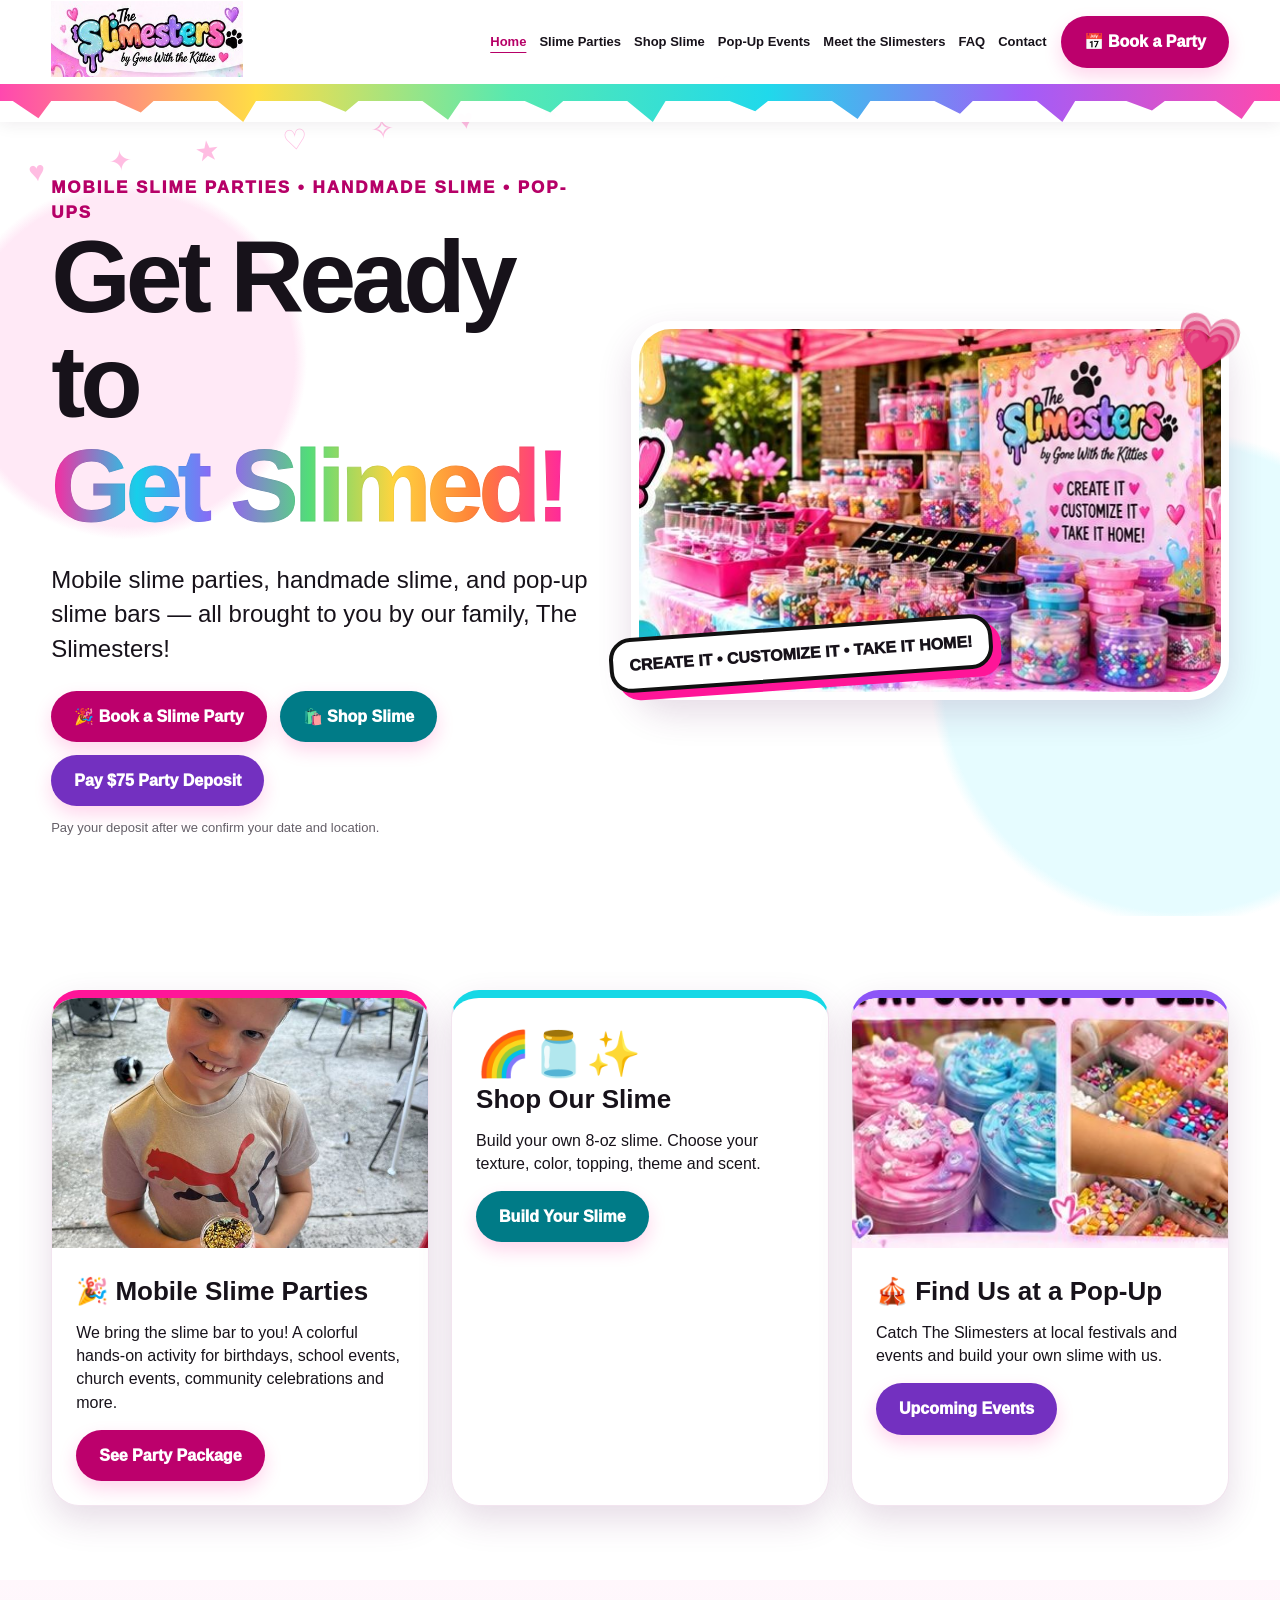
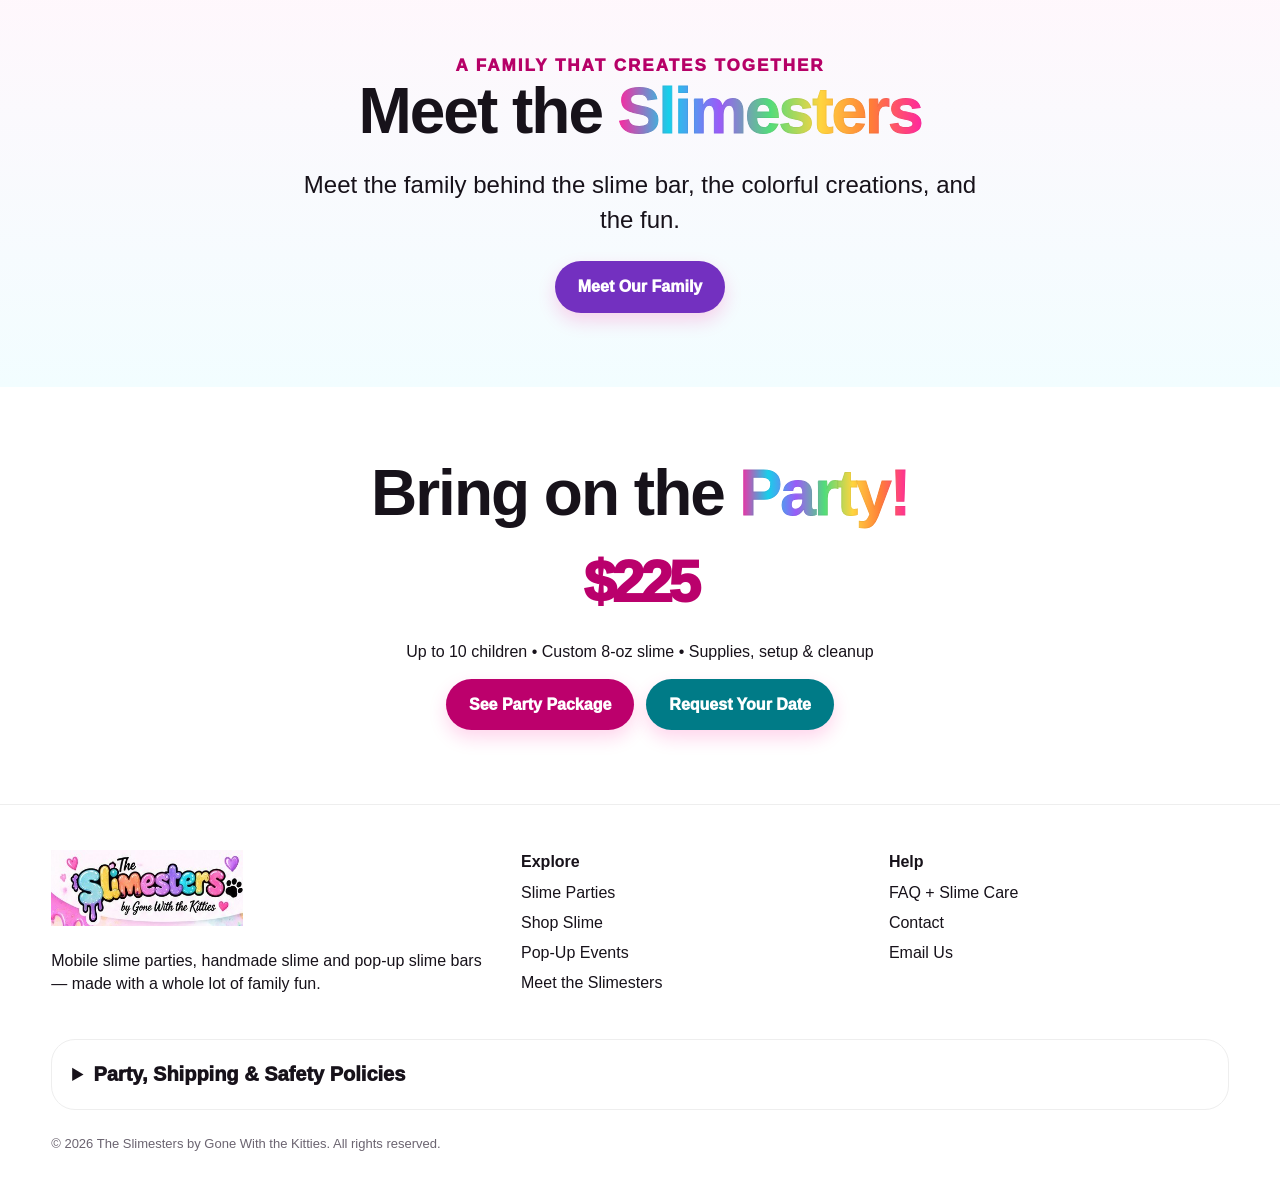
==== index.html @ a3c9af77 "Add files via upload" ====
<!doctype html>
<html lang="en"><head><meta charset="utf-8"><meta name="viewport" content="width=device-width,initial-scale=1,viewport-fit=cover">
<title>Home | The Slimesters</title>
<meta name="description" content="The Slimesters by Gone With the Kitties — mobile slime parties, build-your-own slime, pop-up slime bars and family fun in Northeast Florida and Southeast Georgia.">
<link rel="stylesheet" href="assets/styles.css"></head><body>
<a class="skip" href="#main-content">Skip to content</a><header><div class="wrap nav"><a href="index.html"><img decoding="async" class="logo" src="assets/visual-01.jpg" alt="The Slimesters by Gone With the Kitties"></a><button class="menu" id="menu" aria-label="Open navigation" aria-controls="navlinks" aria-expanded="false">☰</button><nav class="navlinks" id="navlinks" aria-label="Main navigation"><a href="index.html" aria-current="page">Home</a><a href="parties.html">Slime Parties</a><a href="shop.html">Shop Slime</a><a href="events.html">Pop-Up Events</a><a href="meet-us.html">Meet the Slimesters</a><a href="faq.html">FAQ</a><a href="contact.html">Contact</a></nav><a class="book" href="contact.html">📅 Book a Party</a></div><div class="drips"></div></header>
<main id="main-content"><section class="hero" id="home"><div class="sparkles"></div><div class="wrap hero-grid"><div><div class="kicker">Mobile slime parties • handmade slime • pop-ups</div><h1>Get Ready to<br><span class="rainbow">Get Slimed!</span></h1><p class="lead">Mobile slime parties, handmade slime, and pop-up slime bars — all brought to you by our family, The Slimesters!</p><div class="actions"><a class="btn pinkbtn" href="contact.html">🎉 Book a Slime Party</a><a class="btn aquabtn" href="shop.html">🛍️ Shop Slime</a><a class="btn purplebtn" href="https://square.link/u/dvxkEFSC" target="_blank" rel="noopener noreferrer">Pay $75 Party Deposit</a></div><p class="tiny">Pay your deposit after we confirm your date and location.</p></div><div class="hero-photo"><img decoding="async" src="assets/visual-02.jpg" alt="Colorful Slimesters slime bar"><span class="heartfloat">💗</span><div class="sticker">CREATE IT • CUSTOMIZE IT • TAKE IT HOME!</div></div></div></section><section class="section"><div class="wrap cards3"><article class="card accent1"><img decoding="async" loading="lazy" src="assets/visual-03.jpg" alt="Bryson holding customized slime"><div class="cardbody"><h3>🎉 Mobile Slime Parties</h3><p>We bring the slime bar to you! A colorful hands-on activity for birthdays, school events, church events, community celebrations and more.</p><a class="btn pinkbtn" href="parties.html">See Party Package</a></div></article><article class="card accent2"><div class="cardbody"><div class="icon">🌈🫙✨</div><h3>Shop Our Slime</h3><p>Build your own 8-oz slime. Choose your texture, color, topping, theme and scent.</p><a class="btn aquabtn" href="shop.html">Build Your Slime</a></div></article><article class="card accent3"><img decoding="async" loading="lazy" src="assets/visual-04.jpg" alt="Colorful build-your-own slime bar"><div class="cardbody"><h3>🎪 Find Us at a Pop-Up</h3><p>Catch The Slimesters at local festivals and events and build your own slime with us.</p><a class="btn purplebtn" href="events.html">Upcoming Events</a></div></article></div></section><section class="section soft home-teaser"><div class="wrap"><div class="kicker">A family that creates together</div><h2>Meet the <span class="rainbow">Slimesters</span></h2><p class="lead">Meet the family behind the slime bar, the colorful creations, and the fun.</p><a class="btn purplebtn" href="meet-us.html">Meet Our Family</a></div></section><section class="section home-teaser"><div class="wrap"><h2>Bring on the <span class="rainbow">Party!</span></h2><div class="price">$225</div><p>Up to 10 children • Custom 8-oz slime • Supplies, setup & cleanup</p><div class="home-links"><a class="btn pinkbtn" href="parties.html">See Party Package</a><a class="btn aquabtn" href="contact.html">Request Your Date</a></div></div></section></main>
<footer class="footer"><div class="wrap footergrid"><div><img decoding="async" loading="lazy" class="logo" src="assets/visual-01.jpg" alt="The Slimesters"><p>Mobile slime parties, handmade slime and pop-up slime bars — made with a whole lot of family fun.</p></div><div><b>Explore</b><a href="parties.html">Slime Parties</a><a href="shop.html">Shop Slime</a><a href="events.html">Pop-Up Events</a><a href="meet-us.html">Meet the Slimesters</a></div><div><b>Help</b><a href="faq.html">FAQ + Slime Care</a><a href="contact.html">Contact</a><a href="mailto:Gonewiththekitties@gmail.com">Email Us</a></div></div><div class="wrap"><details class="policybox"><summary>Party, Shipping & Safety Policies</summary><p><b>Deposit:</b> $75 non-refundable deposit after availability confirmation; it applies toward the party total. Remaining balance is due 7 days before the party.</p><p><b>Rescheduling:</b> With at least 7 days' notice, the deposit may transfer one time to another available date. Cancellations within 7 days are non-refundable because supplies may already be prepared. Severe weather or unsafe travel may be rescheduled without a rescheduling fee.</p><p><b>Safety:</b> Slime is not edible. Ages 4+ with adult supervision. Avoid eyes and mouth, wash hands after play, and keep small charms/add-ins away from children who may put them in their mouths.</p><p><b>Shipping:</b> Shipping is available. Local pickup is available in Northeast Florida.</p></details><div class="legal">© <span id="year"></span> The Slimesters by Gone With the Kitties. All rights reserved.</div></div></footer>
<script src="assets/site.js" defer></script>
</body></html>
---- assets/styles.css ----
:root{--pink:#ff1598;--pink2:#ff58bb;--aqua:#16d8e6;--blue:#25baf4;--purple:#8d55f7;--yellow:#ffd33d;--lime:#66e46d;--ink:#17121a;--paper:#fff;--soft:#fff7fc;--shadow:0 14px 34px rgba(98,38,102,.16);--r:28px}
*{box-sizing:border-box}html{scroll-behavior:smooth;scroll-padding-top:100px}body{margin:0;color:var(--ink);background:#fff;font-family:"Arial Rounded MT Bold","Trebuchet MS",Arial,sans-serif;line-height:1.45;overflow-x:hidden}a{color:inherit}.wrap{width:min(1180px,92vw);margin:auto}.section{padding:74px 0;position:relative}.soft{background:linear-gradient(180deg,#fff7fc,#f2fdff)}
header{position:sticky;top:0;z-index:100;background:rgba(255,255,255,.97);box-shadow:0 2px 16px rgba(40,0,40,.08)}.nav{min-height:84px;display:flex;align-items:center;gap:20px}.logo{width:285px;max-width:36vw;height:76px;object-fit:contain;object-position:left center}.navlinks{display:flex;align-items:center;gap:18px;margin-left:auto}.navlinks a{text-decoration:none;font-size:14px;font-weight:900}.navlinks a:hover{color:var(--pink)}.book,.btn{display:inline-flex;align-items:center;justify-content:center;gap:8px;text-decoration:none;border:0;border-radius:999px;padding:14px 23px;font-weight:1000;cursor:pointer;box-shadow:0 8px 18px rgba(255,21,152,.18)}.book,.pinkbtn{background:linear-gradient(135deg,#ff51b7,#ff058f);color:white}.aquabtn{background:linear-gradient(135deg,#25dfeb,#14b8db);color:#fff}.purplebtn{background:linear-gradient(135deg,#b16cff,#7c45ec);color:#fff}.menu{display:none;margin-left:auto;border:0;background:#fff;font-size:30px}.drips{height:38px;background:linear-gradient(90deg,#ff48af,#ffdd45,#56e9b1,#20d9eb,#a25df8,#ff49ad);clip-path:polygon(0 0,100% 0,100% 45%,98% 45%,97% 92%,95% 45%,91% 45%,90% 70%,88% 45%,84% 45%,83% 100%,81% 45%,76% 45%,75% 78%,73% 45%,68% 45%,67% 92%,65% 45%,60% 45%,59% 72%,57% 45%,52% 45%,51% 100%,49% 45%,44% 45%,43% 75%,41% 45%,36% 45%,35% 94%,33% 45%,28% 45%,27% 73%,25% 45%,20% 45%,19% 100%,17% 45%,12% 45%,11% 75%,9% 45%,4% 45%,3% 90%,1% 45%,0 45%)}
.hero{padding:54px 0 65px;background:radial-gradient(circle at 10% 30%,#ffe9f6 0 13%,transparent 14%),radial-gradient(circle at 92% 70%,#e6fcff 0 18%,transparent 19%),#fff}.hero-grid{display:grid;grid-template-columns:.95fr 1.05fr;gap:38px;align-items:center}.kicker{font-size:17px;text-transform:uppercase;letter-spacing:2px;font-weight:1000;color:var(--pink)}h1,h2,h3{line-height:1.02;margin:0 0 14px}h1{font-size:clamp(58px,8vw,104px);letter-spacing:-5px}h2{font-size:clamp(40px,5vw,66px);letter-spacing:-2px}.rainbow{background:linear-gradient(90deg,#ff269f,#17cfea,#9a5bf8,#52dc7a,#ffd43e,#ff7d38,#ff269f);-webkit-background-clip:text;background-clip:text;color:transparent;-webkit-text-stroke:1px rgba(0,0,0,.04)}.script{font-family:"Brush Script MT","Segoe Script",cursive;font-weight:800}.lead{font-size:clamp(18px,2vw,24px);max-width:680px}.actions{display:flex;gap:13px;flex-wrap:wrap;margin-top:24px}.hero-photo{position:relative}.hero-photo img{width:100%;border-radius:40px;box-shadow:var(--shadow);border:8px solid #fff}.sticker{position:absolute;background:#fff;border:4px solid #111;border-radius:22px;padding:12px 16px;font-weight:1000;box-shadow:8px 8px 0 var(--pink);transform:rotate(-4deg);left:-22px;bottom:25px}.heartfloat{position:absolute;right:-12px;top:-18px;font-size:54px;transform:rotate(12deg)}
.title{text-align:center;max-width:900px;margin:0 auto 38px}.title p{font-size:18px;color:#5e5662}.splash{display:inline-block;padding:8px 20px;background:linear-gradient(90deg,#ffdaee,#d9fbff,#efe3ff);border-radius:999px}.cards3{display:grid;grid-template-columns:repeat(3,1fr);gap:22px}.card{background:#fff;border-radius:var(--r);box-shadow:var(--shadow);border:1px solid #f2e4ef;overflow:hidden}.card img{width:100%;height:250px;object-fit:cover}.cardbody{padding:24px}.card h3{font-size:26px}.icon{font-size:44px}.accent1{border-top:8px solid var(--pink)}.accent2{border-top:8px solid var(--aqua)}.accent3{border-top:8px solid var(--purple)}
.party{background:linear-gradient(135deg,#fff6fb,#effdff)}.party-grid{display:grid;grid-template-columns:1fr 1fr;gap:28px;align-items:center}.party-photo{width:100%;border-radius:32px;box-shadow:var(--shadow);border:8px solid white;transform:rotate(1deg)}.price{font-size:78px;font-weight:1000;color:var(--pink);letter-spacing:-4px}.checks{list-style:none;padding:0;margin:18px 0}.checks li{padding:7px 0 7px 31px;position:relative}.checks li:before{content:"♥";position:absolute;left:0;color:var(--pink);font-size:20px}.steps{display:grid;grid-template-columns:repeat(5,1fr);gap:12px;margin-top:35px}.step{text-align:center;background:#fff;border-radius:22px;padding:18px 10px;box-shadow:var(--shadow)}.num{width:48px;height:48px;border-radius:50%;display:grid;place-items:center;margin:0 auto 10px;color:#fff;font-size:24px;font-weight:1000;background:var(--pink)}.step:nth-child(2) .num{background:var(--purple)}.step:nth-child(3) .num{background:var(--aqua)}.step:nth-child(4) .num{background:#55d96f}.step:nth-child(5) .num{background:#f4bd25}
.shop{background:linear-gradient(180deg,#fff,#f8fdff)}.shophero{text-align:center}.shophero .pricebubble{display:inline-block;margin:10px 0 26px;padding:15px 28px;border-radius:35px;background:#ffdff1;font-size:30px;font-weight:1000}.builder{display:grid;grid-template-columns:1fr 1fr;gap:18px}.choice{background:#fff;border-radius:26px;padding:23px;box-shadow:var(--shadow);border:2px solid #f0e4ef}.choice.full{grid-column:1/-1}.choice h3{font-size:25px}.opts{display:flex;gap:11px;flex-wrap:wrap}.tag{padding:12px 15px;border-radius:999px;background:#fff0f8;border:2px solid #ffc4e5;font-weight:900}.swatch{width:86px;height:86px;border-radius:50%;display:grid;place-items:center;font-weight:1000;border:5px solid #fff;box-shadow:0 5px 15px #ddd}.sw1{background:#ff68b8}.sw2{background:#a56af4}.sw3{background:#4bd4f3}.sw4{background:#70df79}.sw5{background:#ffda4c}.order-note{background:#f2e9ff;border:2px dashed #a56af4;border-radius:22px;padding:20px}
.events{background:linear-gradient(180deg,#fff7fb,#fff9e8)}.events-grid{display:grid;grid-template-columns:1fr 1fr;gap:22px}.event{border-radius:28px;padding:26px;background:#fff;box-shadow:var(--shadow);border:2px solid #f0e4ef}.event.fall{background:linear-gradient(135deg,#fff5dc,#fff)}.event.soccer{background:linear-gradient(135deg,#eaf8ed,#fff)}.date{font-size:18px;font-weight:1000;color:var(--pink);text-transform:uppercase}.event h3{font-size:34px}.popup-img{width:100%;margin-top:30px;border-radius:30px;box-shadow:var(--shadow);border:7px solid white}
.family{background:linear-gradient(180deg,#f3fdff,#fff5fb)}.family-intro{display:grid;grid-template-columns:.8fr 1.2fr;gap:26px;align-items:center;margin-bottom:34px}.family-intro img{width:100%;border-radius:30px;border:7px solid white;box-shadow:var(--shadow)}.family-grid{display:grid;grid-template-columns:repeat(4,1fr);gap:17px}.person{background:#fff;border-radius:26px;padding:12px 12px 20px;text-align:center;box-shadow:var(--shadow);border-top:8px solid var(--pink)}.person:nth-child(2){border-color:var(--purple)}.person:nth-child(3){border-color:var(--aqua)}.person:nth-child(4){border-color:var(--lime)}.person img{width:100%;aspect-ratio:1/1.1;object-fit:cover;border-radius:20px}.person h3{font-size:30px;margin-top:12px}.role{font-weight:1000;color:#6e5870}
.faqs{display:grid;grid-template-columns:repeat(3,1fr);gap:15px}.faq{background:#fff;border-radius:24px;padding:21px;box-shadow:var(--shadow);border-top:7px solid var(--pink)}.faq:nth-child(3n+2){border-color:var(--aqua)}.faq:nth-child(3n){border-color:var(--purple)}.faq h3{font-size:21px}.notice{background:#eafcff;border:2px dashed #5edce8;border-radius:20px;padding:17px}.warn{background:#fff7d9;border-color:#eec847}
.contact{background:linear-gradient(180deg,#fff,#f5fcff)}.contact-grid{display:grid;grid-template-columns:1.15fr .85fr;gap:24px}.formcard,.sidecard{background:#fff;border-radius:30px;padding:26px;box-shadow:var(--shadow);border:1px solid #f0dfec}.formgrid{display:grid;grid-template-columns:1fr 1fr;gap:14px}.field.full{grid-column:1/-1}label{display:block;font-weight:1000;margin:0 0 6px}input,select,textarea{width:100%;padding:14px;border:2px solid #ddd5e2;border-radius:14px;font:inherit;background:#fff}textarea{min-height:115px;resize:vertical}.sidecards{display:grid;gap:14px}.sidecard .price{font-size:58px}.tiny{font-size:13px;color:#655f68}.footer{padding:45px 0 28px;border-top:1px solid #eee;background:#fff}.footergrid{display:grid;grid-template-columns:1.3fr 1fr 1fr;gap:28px}.footer a{display:block;text-decoration:none;margin:7px 0}.legal{margin-top:25px;font-size:13px;color:#6b6470}.policybox{margin-top:28px;background:#fff;border:1px solid #eee;border-radius:24px;padding:20px}.policybox summary{font-weight:1000;cursor:pointer;font-size:20px}
.sparkles{position:absolute;inset:0;pointer-events:none;overflow:hidden;opacity:.28}.sparkles:before{content:"♥ ✦ ★ ♡ ✧ ♥ ★ ✦ ♡";position:absolute;left:2%;top:12%;font-size:28px;letter-spacing:28px;color:var(--pink);transform:rotate(-7deg)}
@media(max-width:980px){.navlinks{display:none;position:absolute;top:84px;left:0;right:0;background:#fff;padding:20px;flex-direction:column;box-shadow:var(--shadow)}.navlinks.open{display:flex}.menu{display:block}.nav>.book{display:none}.logo{max-width:66vw}.hero-grid,.party-grid,.family-intro,.contact-grid{grid-template-columns:1fr}.cards3,.faqs{grid-template-columns:1fr 1fr}.family-grid{grid-template-columns:1fr 1fr}.steps{grid-template-columns:1fr 1fr}.step:last-child{grid-column:1/-1}.builder{grid-template-columns:1fr}.choice.full{grid-column:auto}.footergrid{grid-template-columns:1fr 1fr}}
@media(max-width:650px){.nav{min-height:72px}.logo{height:62px}.navlinks{top:72px}.drips{height:27px}.hero{padding-top:38px}h1{font-size:58px;letter-spacing:-3px}h2{font-size:42px}.hero-grid{gap:25px}.sticker{left:4px;bottom:12px;font-size:12px}.cards3,.faqs,.family-grid,.events-grid,.footergrid{grid-template-columns:1fr}.steps{grid-template-columns:1fr}.step:last-child{grid-column:auto}.formgrid{grid-template-columns:1fr}.field.full{grid-column:auto}.section{padding:55px 0}.card img{height:220px}.price{font-size:60px}.swatch{width:72px;height:72px}.person img{aspect-ratio:1/1}.bookmobile{display:inline-flex!important}.family-intro{display:block}.family-intro img{margin-bottom:20px}}

/* Accessibility and small-screen refinements */
.skip{position:fixed;top:-100px;left:12px;z-index:200;background:white;padding:14px;border:3px solid #6a238b;border-radius:12px}.skip:focus{top:12px}
.honeypot{position:absolute;left:-9999px;width:1px;height:1px}
a,button,input,select,textarea{touch-action:manipulation}a:focus-visible,button:focus-visible,input:focus-visible,select:focus-visible,textarea:focus-visible,summary:focus-visible{outline:3px solid #542179;outline-offset:4px}
.pinkbtn,.book{background:#bc006c}.aquabtn{background:#007b87}.purplebtn{background:#7330c0}.kicker,.date{color:#b60067}.price{color:#ba006c}
.navlinks a{min-height:44px;display:flex;align-items:center}.menu{min-width:48px;min-height:48px}.contact-grid>*{min-width:0}.sidecard a{overflow-wrap:anywhere}img{max-width:100%}
@media(max-width:650px){.hero .actions .btn{width:100%}.heartfloat{right:0}.swatch{color:#17121a}.wrap{width:92%}h1{font-size:clamp(44px,14vw,58px)}.kicker{font-size:14px;letter-spacing:1px}.btn{max-width:100%;text-align:center}.sidecard,.formcard{padding:20px}html{scroll-padding-top:110px}}
@media(prefers-reduced-motion:reduce){html{scroll-behavior:auto}}

.navlinks a[aria-current="page"]{color:#b60067;text-decoration:underline;text-underline-offset:6px}.navlinks{gap:13px}.navlinks a{font-size:13px}.nav{gap:14px}.page-heading{padding-top:35px}.home-links{display:flex;flex-wrap:wrap;gap:12px;justify-content:center}.home-teaser{text-align:center}.home-teaser .lead{margin-left:auto;margin-right:auto}.home-teaser .price{font-size:58px}
@media(min-width:981px) and (max-width:1200px){.logo{width:210px}.navlinks{gap:8px}.navlinks a{font-size:12px}.nav>.book{padding:12px 15px}}

.page-title{font-size:clamp(40px,5vw,66px);letter-spacing:-2px;line-height:1.02}@media(max-width:650px){.page-title{font-size:42px;overflow-wrap:normal}}
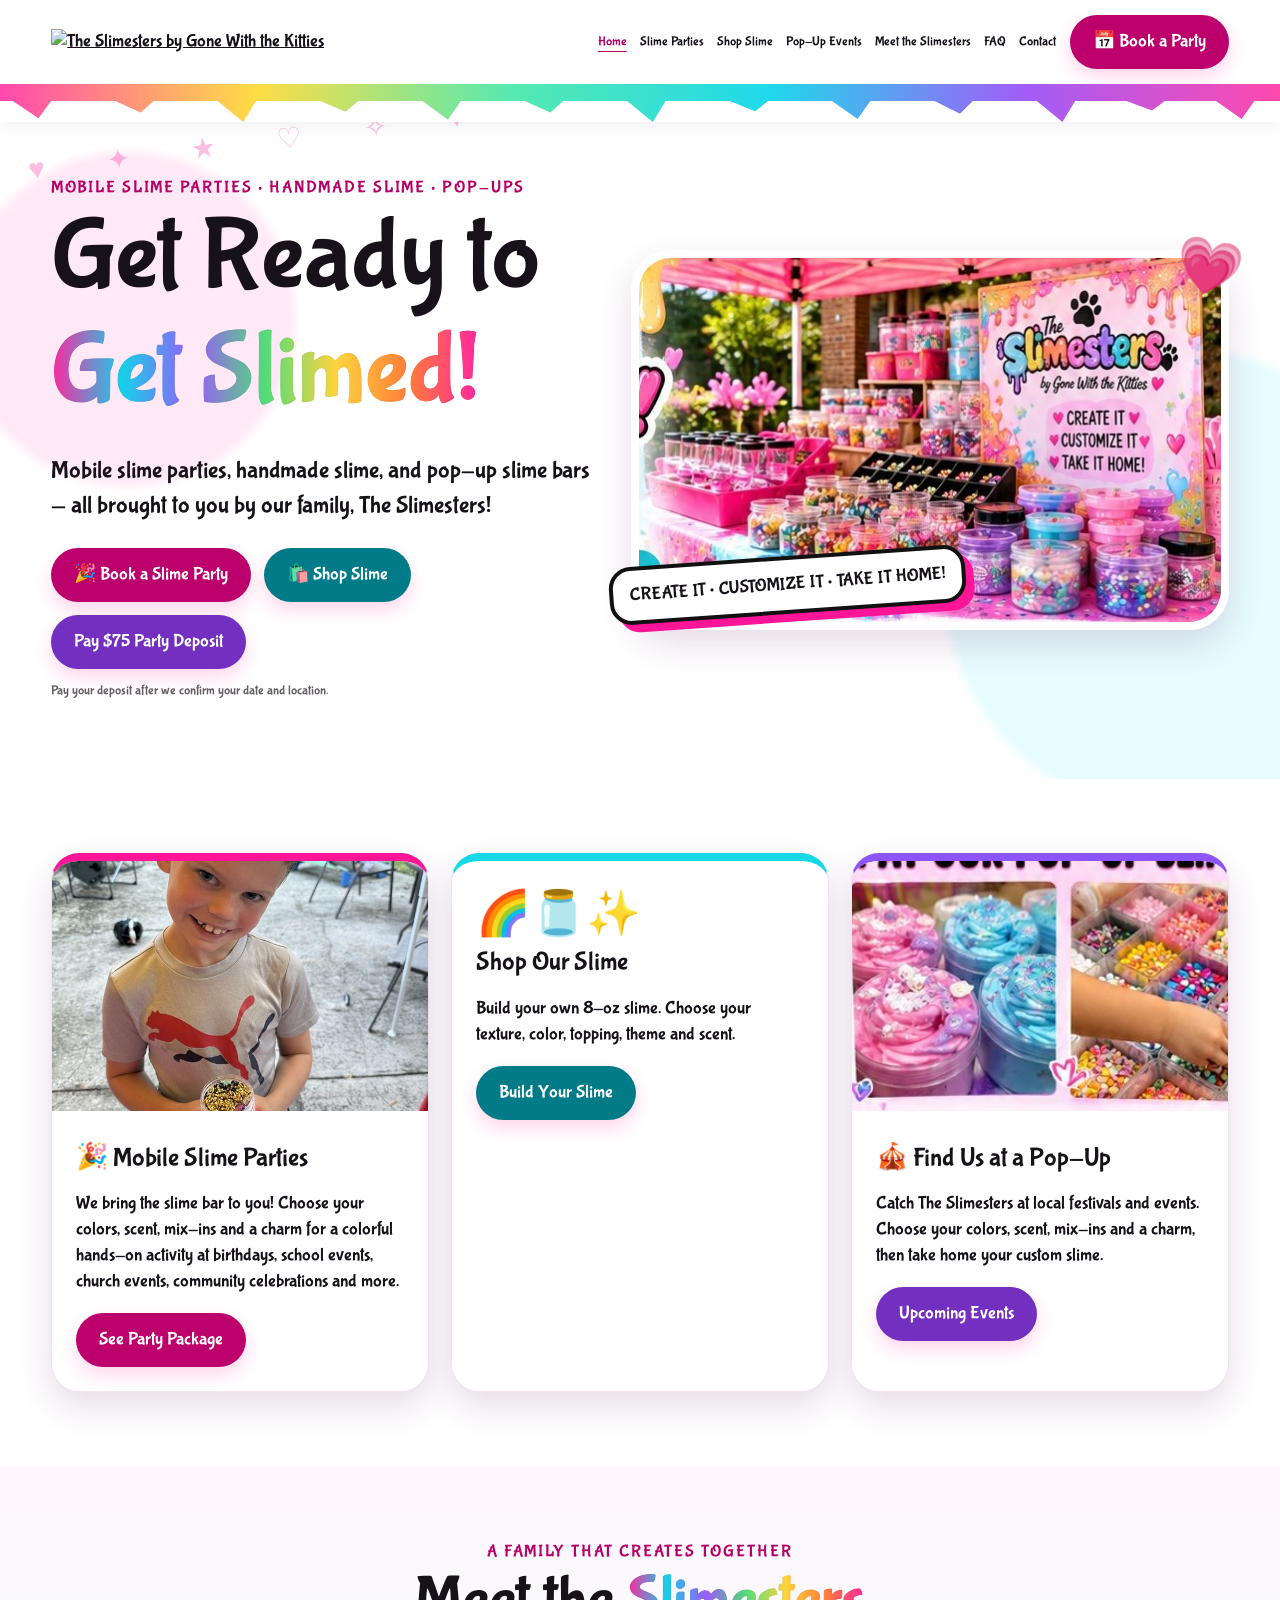
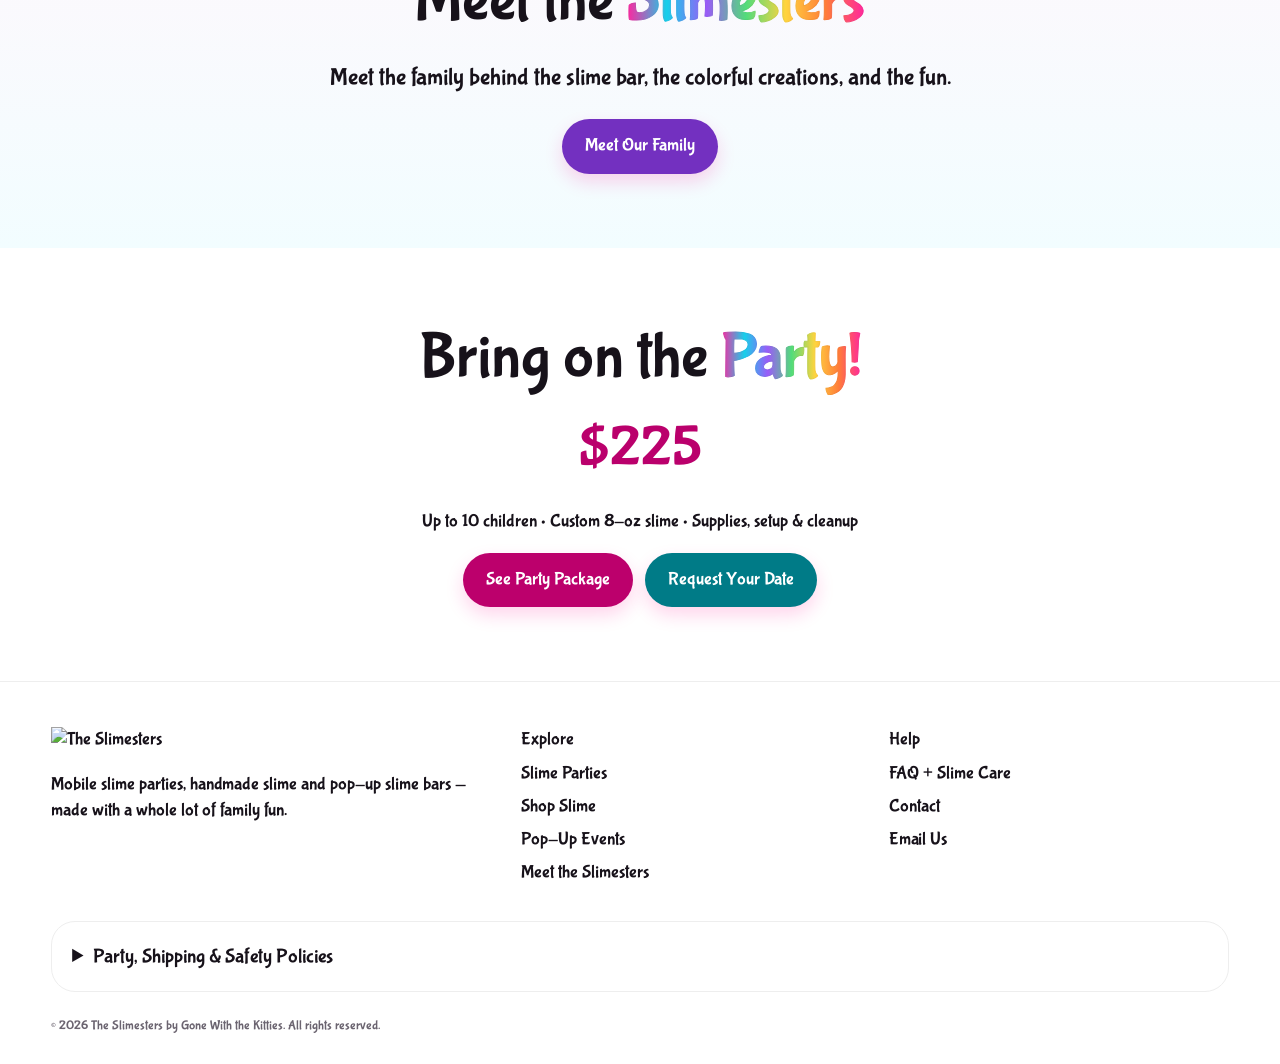
==== commit f900f375: "Add files via upload" ====
--- a/index.html
+++ b/index.html
@@ -3,8 +3,8 @@
 <title>Home | The Slimesters</title>
 <meta name="description" content="The Slimesters by Gone With the Kitties — mobile slime parties, build-your-own slime, pop-up slime bars and family fun in Northeast Florida and Southeast Georgia.">
 <link rel="stylesheet" href="assets/styles.css"></head><body>
-<a class="skip" href="#main-content">Skip to content</a><header><div class="wrap nav"><a href="index.html"><img decoding="async" class="logo" src="assets/visual-01.jpg" alt="The Slimesters by Gone With the Kitties"></a><button class="menu" id="menu" aria-label="Open navigation" aria-controls="navlinks" aria-expanded="false">☰</button><nav class="navlinks" id="navlinks" aria-label="Main navigation"><a href="index.html" aria-current="page">Home</a><a href="parties.html">Slime Parties</a><a href="shop.html">Shop Slime</a><a href="events.html">Pop-Up Events</a><a href="meet-us.html">Meet the Slimesters</a><a href="faq.html">FAQ</a><a href="contact.html">Contact</a></nav><a class="book" href="contact.html">📅 Book a Party</a></div><div class="drips"></div></header>
-<main id="main-content"><section class="hero" id="home"><div class="sparkles"></div><div class="wrap hero-grid"><div><div class="kicker">Mobile slime parties • handmade slime • pop-ups</div><h1>Get Ready to<br><span class="rainbow">Get Slimed!</span></h1><p class="lead">Mobile slime parties, handmade slime, and pop-up slime bars — all brought to you by our family, The Slimesters!</p><div class="actions"><a class="btn pinkbtn" href="contact.html">🎉 Book a Slime Party</a><a class="btn aquabtn" href="shop.html">🛍️ Shop Slime</a><a class="btn purplebtn" href="https://square.link/u/dvxkEFSC" target="_blank" rel="noopener noreferrer">Pay $75 Party Deposit</a></div><p class="tiny">Pay your deposit after we confirm your date and location.</p></div><div class="hero-photo"><img decoding="async" src="assets/visual-02.jpg" alt="Colorful Slimesters slime bar"><span class="heartfloat">💗</span><div class="sticker">CREATE IT • CUSTOMIZE IT • TAKE IT HOME!</div></div></div></section><section class="section"><div class="wrap cards3"><article class="card accent1"><img decoding="async" loading="lazy" src="assets/visual-03.jpg" alt="Bryson holding customized slime"><div class="cardbody"><h3>🎉 Mobile Slime Parties</h3><p>We bring the slime bar to you! A colorful hands-on activity for birthdays, school events, church events, community celebrations and more.</p><a class="btn pinkbtn" href="parties.html">See Party Package</a></div></article><article class="card accent2"><div class="cardbody"><div class="icon">🌈🫙✨</div><h3>Shop Our Slime</h3><p>Build your own 8-oz slime. Choose your texture, color, topping, theme and scent.</p><a class="btn aquabtn" href="shop.html">Build Your Slime</a></div></article><article class="card accent3"><img decoding="async" loading="lazy" src="assets/visual-04.jpg" alt="Colorful build-your-own slime bar"><div class="cardbody"><h3>🎪 Find Us at a Pop-Up</h3><p>Catch The Slimesters at local festivals and events and build your own slime with us.</p><a class="btn purplebtn" href="events.html">Upcoming Events</a></div></article></div></section><section class="section soft home-teaser"><div class="wrap"><div class="kicker">A family that creates together</div><h2>Meet the <span class="rainbow">Slimesters</span></h2><p class="lead">Meet the family behind the slime bar, the colorful creations, and the fun.</p><a class="btn purplebtn" href="meet-us.html">Meet Our Family</a></div></section><section class="section home-teaser"><div class="wrap"><h2>Bring on the <span class="rainbow">Party!</span></h2><div class="price">$225</div><p>Up to 10 children • Custom 8-oz slime • Supplies, setup & cleanup</p><div class="home-links"><a class="btn pinkbtn" href="parties.html">See Party Package</a><a class="btn aquabtn" href="contact.html">Request Your Date</a></div></div></section></main>
-<footer class="footer"><div class="wrap footergrid"><div><img decoding="async" loading="lazy" class="logo" src="assets/visual-01.jpg" alt="The Slimesters"><p>Mobile slime parties, handmade slime and pop-up slime bars — made with a whole lot of family fun.</p></div><div><b>Explore</b><a href="parties.html">Slime Parties</a><a href="shop.html">Shop Slime</a><a href="events.html">Pop-Up Events</a><a href="meet-us.html">Meet the Slimesters</a></div><div><b>Help</b><a href="faq.html">FAQ + Slime Care</a><a href="contact.html">Contact</a><a href="mailto:Gonewiththekitties@gmail.com">Email Us</a></div></div><div class="wrap"><details class="policybox"><summary>Party, Shipping & Safety Policies</summary><p><b>Deposit:</b> $75 non-refundable deposit after availability confirmation; it applies toward the party total. Remaining balance is due 7 days before the party.</p><p><b>Rescheduling:</b> With at least 7 days' notice, the deposit may transfer one time to another available date. Cancellations within 7 days are non-refundable because supplies may already be prepared. Severe weather or unsafe travel may be rescheduled without a rescheduling fee.</p><p><b>Safety:</b> Slime is not edible. Ages 4+ with adult supervision. Avoid eyes and mouth, wash hands after play, and keep small charms/add-ins away from children who may put them in their mouths.</p><p><b>Shipping:</b> Shipping is available. Local pickup is available in Northeast Florida.</p></details><div class="legal">© <span id="year"></span> The Slimesters by Gone With the Kitties. All rights reserved.</div></div></footer>
+<a class="skip" href="#main-content">Skip to content</a><header><div class="wrap nav"><a href="index.html"><img decoding="async" class="logo" src="assets/slimesters-graffiti-final.png" alt="The Slimesters by Gone With the Kitties"></a><button class="menu" id="menu" aria-label="Open navigation" aria-controls="navlinks" aria-expanded="false">☰</button><nav class="navlinks" id="navlinks" aria-label="Main navigation"><a href="index.html" aria-current="page">Home</a><a href="parties.html">Slime Parties</a><a href="shop.html">Shop Slime</a><a href="events.html">Pop-Up Events</a><a href="meet-us.html">Meet the Slimesters</a><a href="faq.html">FAQ</a><a href="contact.html">Contact</a></nav><a class="book" href="contact.html">📅 Book a Party</a></div><div class="drips"></div></header>
+<main id="main-content"><section class="hero" id="home"><div class="sparkles"></div><div class="wrap hero-grid"><div><div class="kicker">Mobile slime parties • handmade slime • pop-ups</div><h1>Get Ready to<br><span class="rainbow">Get Slimed!</span></h1><p class="lead">Mobile slime parties, handmade slime, and pop-up slime bars — all brought to you by our family, The Slimesters!</p><div class="actions"><a class="btn pinkbtn" href="contact.html">🎉 Book a Slime Party</a><a class="btn aquabtn" href="shop.html">🛍️ Shop Slime</a><a class="btn purplebtn" href="https://square.link/u/dvxkEFSC" target="_blank" rel="noopener noreferrer">Pay $75 Party Deposit</a></div><p class="tiny">Pay your deposit after we confirm your date and location.</p></div><div class="hero-photo"><img decoding="async" src="assets/visual-02.jpg" alt="Colorful Slimesters slime bar"><span class="heartfloat">💗</span><div class="sticker">CREATE IT • CUSTOMIZE IT • TAKE IT HOME!</div></div></div></section><section class="section"><div class="wrap cards3"><article class="card accent1"><img decoding="async" loading="lazy" src="assets/visual-03.jpg" alt="Bryson holding customized slime"><div class="cardbody"><h3>🎉 Mobile Slime Parties</h3><p>We bring the slime bar to you! Choose your colors, scent, mix-ins and a charm for a colorful hands-on activity at birthdays, school events, church events, community celebrations and more.</p><a class="btn pinkbtn" href="parties.html">See Party Package</a></div></article><article class="card accent2"><div class="cardbody"><div class="icon">🌈🫙✨</div><h3>Shop Our Slime</h3><p>Build your own 8-oz slime. Choose your texture, color, topping, theme and scent.</p><a class="btn aquabtn" href="shop.html">Build Your Slime</a></div></article><article class="card accent3"><img decoding="async" loading="lazy" src="assets/visual-04.jpg" alt="Colorful build-your-own slime bar"><div class="cardbody"><h3>🎪 Find Us at a Pop-Up</h3><p>Catch The Slimesters at local festivals and events. Choose your colors, scent, mix-ins and a charm, then take home your custom slime.</p><a class="btn purplebtn" href="events.html">Upcoming Events</a></div></article></div></section><section class="section soft home-teaser"><div class="wrap"><div class="kicker">A family that creates together</div><h2>Meet the <span class="rainbow">Slimesters</span></h2><p class="lead">Meet the family behind the slime bar, the colorful creations, and the fun.</p><a class="btn purplebtn" href="meet-us.html">Meet Our Family</a></div></section><section class="section home-teaser"><div class="wrap"><h2>Bring on the <span class="rainbow">Party!</span></h2><div class="price">$225</div><p>Up to 10 children • Custom 8-oz slime • Supplies, setup & cleanup</p><div class="home-links"><a class="btn pinkbtn" href="parties.html">See Party Package</a><a class="btn aquabtn" href="contact.html">Request Your Date</a></div></div></section></main>
+<footer class="footer"><div class="wrap footergrid"><div><img decoding="async" loading="lazy" class="logo" src="assets/slimesters-graffiti-final.png" alt="The Slimesters"><p>Mobile slime parties, handmade slime and pop-up slime bars — made with a whole lot of family fun.</p></div><div><b>Explore</b><a href="parties.html">Slime Parties</a><a href="shop.html">Shop Slime</a><a href="events.html">Pop-Up Events</a><a href="meet-us.html">Meet the Slimesters</a></div><div><b>Help</b><a href="faq.html">FAQ + Slime Care</a><a href="contact.html">Contact</a><a href="mailto:Gonewiththekitties@gmail.com">Email Us</a></div></div><div class="wrap"><details class="policybox"><summary>Party, Shipping & Safety Policies</summary><p><b>Deposit:</b> $75 non-refundable deposit after availability confirmation; it applies toward the party total. Remaining balance is due 7 days before the party.</p><p><b>Rescheduling:</b> With at least 7 days' notice, the deposit may transfer one time to another available date. Cancellations within 7 days are non-refundable because supplies may already be prepared. Severe weather or unsafe travel may be rescheduled without a rescheduling fee.</p><p><b>Safety:</b> Slime is not edible. Ages 4+ with adult supervision. Avoid eyes and mouth, wash hands after play, and keep small charms/add-ins away from children who may put them in their mouths.</p><p><b>Shipping:</b> Shipping is available. Local pickup is available in Northeast Florida.</p></details><div class="legal">© <span id="year"></span> The Slimesters by Gone With the Kitties. All rights reserved.</div></div></footer>
 <script src="assets/site.js" defer></script>
-</body></html>+</body></html>
--- a/assets/styles.css
+++ b/assets/styles.css
@@ -1,4 +1,4 @@
-
+@import url('https://fonts.googleapis.com/css2?family=Bubblegum+Sans&display=swap');
 :root{--pink:#ff1598;--pink2:#ff58bb;--aqua:#16d8e6;--blue:#25baf4;--purple:#8d55f7;--yellow:#ffd33d;--lime:#66e46d;--ink:#17121a;--paper:#fff;--soft:#fff7fc;--shadow:0 14px 34px rgba(98,38,102,.16);--r:28px}
 *{box-sizing:border-box}html{scroll-behavior:smooth;scroll-padding-top:100px}body{margin:0;color:var(--ink);background:#fff;font-family:"Arial Rounded MT Bold","Trebuchet MS",Arial,sans-serif;line-height:1.45;overflow-x:hidden}a{color:inherit}.wrap{width:min(1180px,92vw);margin:auto}.section{padding:74px 0;position:relative}.soft{background:linear-gradient(180deg,#fff7fc,#f2fdff)}
 header{position:sticky;top:0;z-index:100;background:rgba(255,255,255,.97);box-shadow:0 2px 16px rgba(40,0,40,.08)}.nav{min-height:84px;display:flex;align-items:center;gap:20px}.logo{width:285px;max-width:36vw;height:76px;object-fit:contain;object-position:left center}.navlinks{display:flex;align-items:center;gap:18px;margin-left:auto}.navlinks a{text-decoration:none;font-size:14px;font-weight:900}.navlinks a:hover{color:var(--pink)}.book,.btn{display:inline-flex;align-items:center;justify-content:center;gap:8px;text-decoration:none;border:0;border-radius:999px;padding:14px 23px;font-weight:1000;cursor:pointer;box-shadow:0 8px 18px rgba(255,21,152,.18)}.book,.pinkbtn{background:linear-gradient(135deg,#ff51b7,#ff058f);color:white}.aquabtn{background:linear-gradient(135deg,#25dfeb,#14b8db);color:#fff}.purplebtn{background:linear-gradient(135deg,#b16cff,#7c45ec);color:#fff}.menu{display:none;margin-left:auto;border:0;background:#fff;font-size:30px}.drips{height:38px;background:linear-gradient(90deg,#ff48af,#ffdd45,#56e9b1,#20d9eb,#a25df8,#ff49ad);clip-path:polygon(0 0,100% 0,100% 45%,98% 45%,97% 92%,95% 45%,91% 45%,90% 70%,88% 45%,84% 45%,83% 100%,81% 45%,76% 45%,75% 78%,73% 45%,68% 45%,67% 92%,65% 45%,60% 45%,59% 72%,57% 45%,52% 45%,51% 100%,49% 45%,44% 45%,43% 75%,41% 45%,36% 45%,35% 94%,33% 45%,28% 45%,27% 73%,25% 45%,20% 45%,19% 100%,17% 45%,12% 45%,11% 75%,9% 45%,4% 45%,3% 90%,1% 45%,0 45%)}
@@ -27,3 +27,23 @@
 @media(min-width:981px) and (max-width:1200px){.logo{width:210px}.navlinks{gap:8px}.navlinks a{font-size:12px}.nav>.book{padding:12px 15px}}
 
 .page-title{font-size:clamp(40px,5vw,66px);letter-spacing:-2px;line-height:1.02}@media(max-width:650px){.page-title{font-size:42px;overflow-wrap:normal}}
+/* Bubblegum Sans throughout the website */
+body {
+  font-size: 18px;
+  font-synthesis: none;
+}
+
+body, body * {
+  font-family: 'Bubblegum Sans', 'Trebuchet MS', sans-serif !important;
+  font-weight: 400 !important;
+}
+
+h1, h2, h3, .page-title {
+  letter-spacing: 0;
+  line-height: 1.12;
+  overflow-wrap: break-word;
+}
+
+.price {
+  letter-spacing: 0;
+}
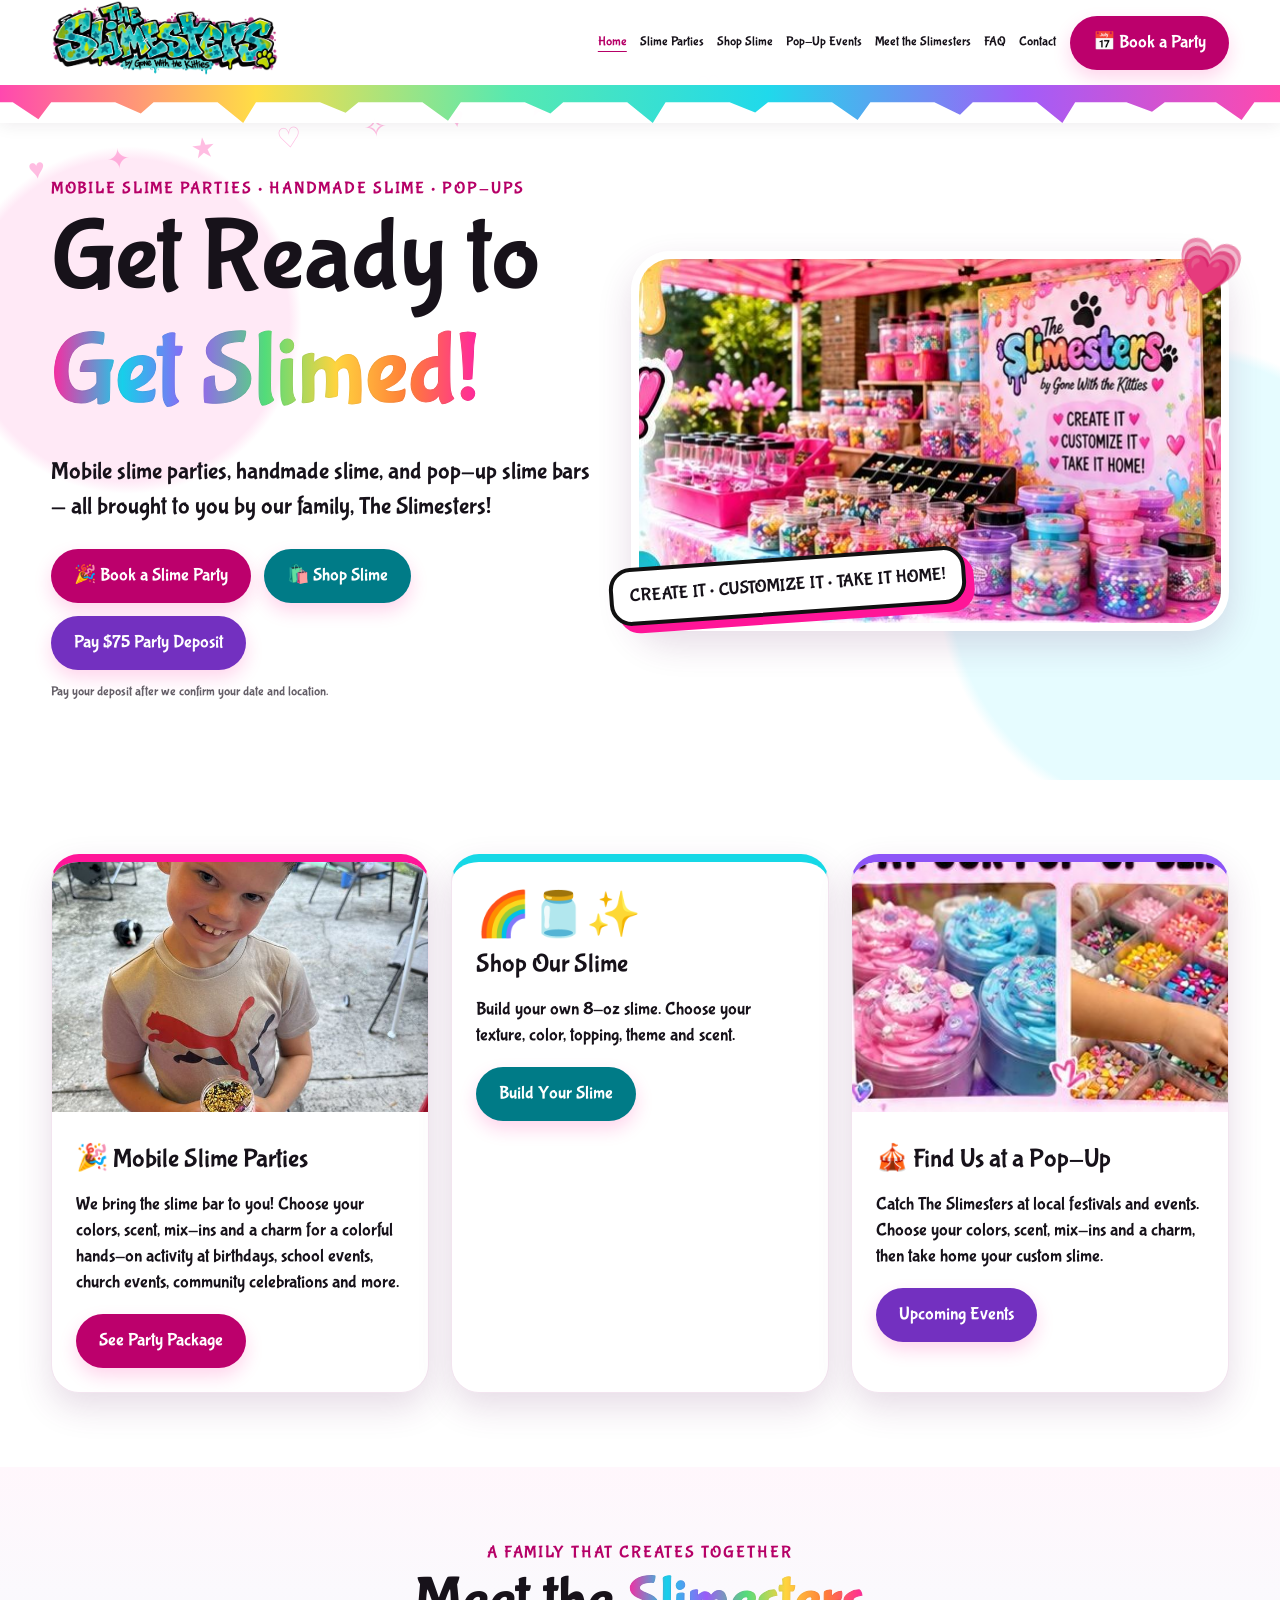
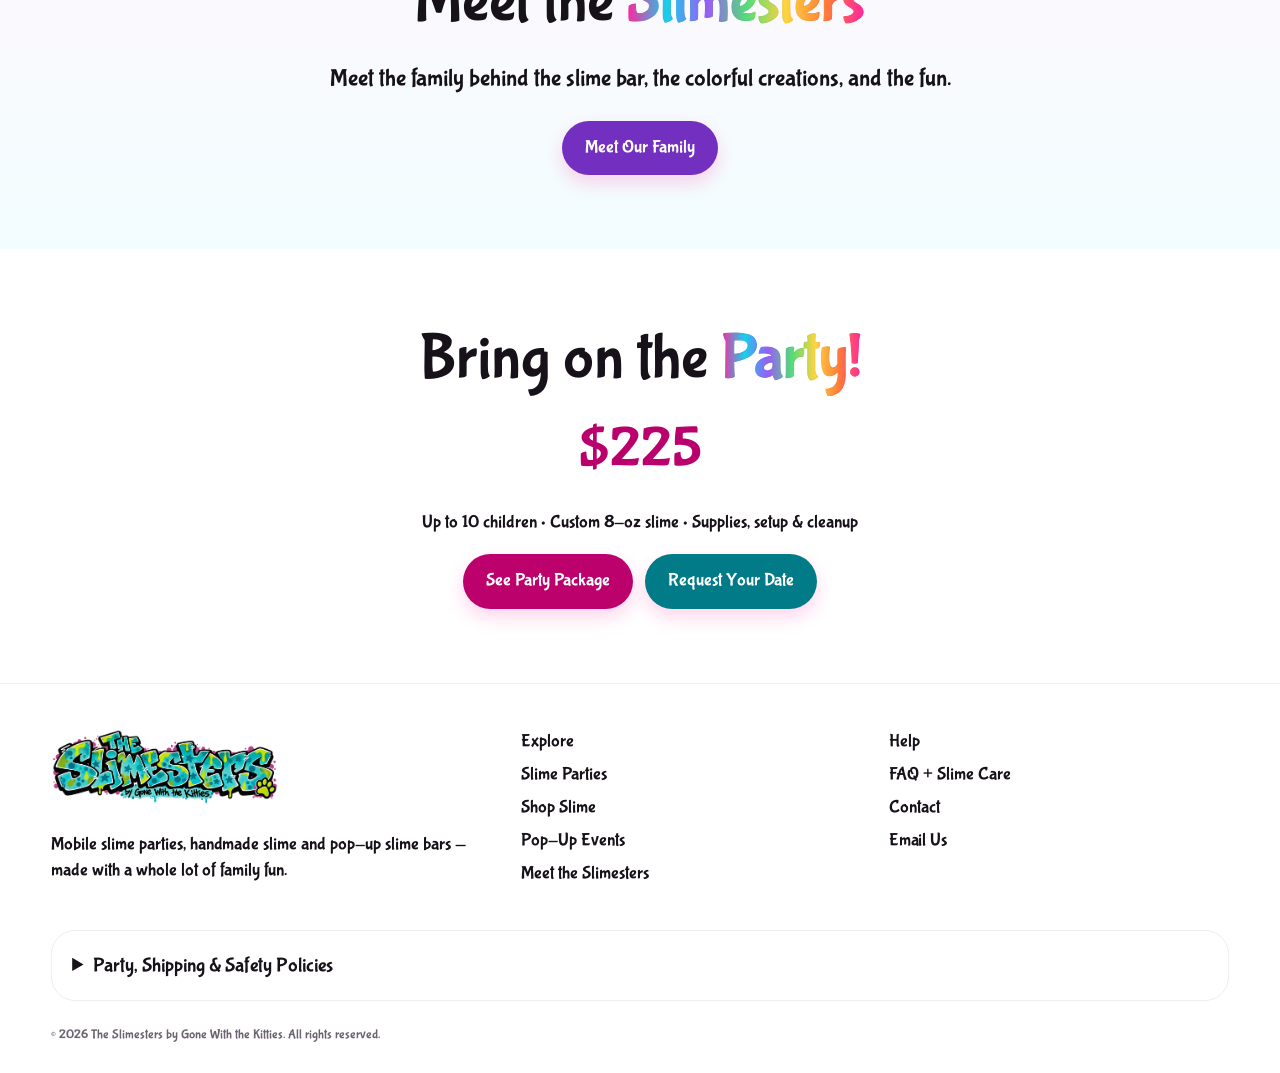
==== commit c32d2083: "Update index.html" ====
--- a/index.html
+++ b/index.html
@@ -1,7 +1,7 @@
 <!doctype html>
 <html lang="en"><head><meta charset="utf-8"><meta name="viewport" content="width=device-width,initial-scale=1,viewport-fit=cover">
-<title>Home | The Slimesters</title>
-<meta name="description" content="The Slimesters by Gone With the Kitties — mobile slime parties, build-your-own slime, pop-up slime bars and family fun in Northeast Florida and Southeast Georgia.">
+<title>Jacksonville Slime Parties & Mobile Slime Bar | The Slimesters</title>
+<meta name="description" content="The Slimesters brings mobile slime parties, birthday fun, and pop-up slime bars to Jacksonville, Florida, and surrounding Northeast Florida communities.">
 <link rel="stylesheet" href="assets/styles.css"></head><body>
 <a class="skip" href="#main-content">Skip to content</a><header><div class="wrap nav"><a href="index.html"><img decoding="async" class="logo" src="assets/slimesters-graffiti-final.png" alt="The Slimesters by Gone With the Kitties"></a><button class="menu" id="menu" aria-label="Open navigation" aria-controls="navlinks" aria-expanded="false">☰</button><nav class="navlinks" id="navlinks" aria-label="Main navigation"><a href="index.html" aria-current="page">Home</a><a href="parties.html">Slime Parties</a><a href="shop.html">Shop Slime</a><a href="events.html">Pop-Up Events</a><a href="meet-us.html">Meet the Slimesters</a><a href="faq.html">FAQ</a><a href="contact.html">Contact</a></nav><a class="book" href="contact.html">📅 Book a Party</a></div><div class="drips"></div></header>
 <main id="main-content"><section class="hero" id="home"><div class="sparkles"></div><div class="wrap hero-grid"><div><div class="kicker">Mobile slime parties • handmade slime • pop-ups</div><h1>Get Ready to<br><span class="rainbow">Get Slimed!</span></h1><p class="lead">Mobile slime parties, handmade slime, and pop-up slime bars — all brought to you by our family, The Slimesters!</p><div class="actions"><a class="btn pinkbtn" href="contact.html">🎉 Book a Slime Party</a><a class="btn aquabtn" href="shop.html">🛍️ Shop Slime</a><a class="btn purplebtn" href="https://square.link/u/dvxkEFSC" target="_blank" rel="noopener noreferrer">Pay $75 Party Deposit</a></div><p class="tiny">Pay your deposit after we confirm your date and location.</p></div><div class="hero-photo"><img decoding="async" src="assets/visual-02.jpg" alt="Colorful Slimesters slime bar"><span class="heartfloat">💗</span><div class="sticker">CREATE IT • CUSTOMIZE IT • TAKE IT HOME!</div></div></div></section><section class="section"><div class="wrap cards3"><article class="card accent1"><img decoding="async" loading="lazy" src="assets/visual-03.jpg" alt="Bryson holding customized slime"><div class="cardbody"><h3>🎉 Mobile Slime Parties</h3><p>We bring the slime bar to you! Choose your colors, scent, mix-ins and a charm for a colorful hands-on activity at birthdays, school events, church events, community celebrations and more.</p><a class="btn pinkbtn" href="parties.html">See Party Package</a></div></article><article class="card accent2"><div class="cardbody"><div class="icon">🌈🫙✨</div><h3>Shop Our Slime</h3><p>Build your own 8-oz slime. Choose your texture, color, topping, theme and scent.</p><a class="btn aquabtn" href="shop.html">Build Your Slime</a></div></article><article class="card accent3"><img decoding="async" loading="lazy" src="assets/visual-04.jpg" alt="Colorful build-your-own slime bar"><div class="cardbody"><h3>🎪 Find Us at a Pop-Up</h3><p>Catch The Slimesters at local festivals and events. Choose your colors, scent, mix-ins and a charm, then take home your custom slime.</p><a class="btn purplebtn" href="events.html">Upcoming Events</a></div></article></div></section><section class="section soft home-teaser"><div class="wrap"><div class="kicker">A family that creates together</div><h2>Meet the <span class="rainbow">Slimesters</span></h2><p class="lead">Meet the family behind the slime bar, the colorful creations, and the fun.</p><a class="btn purplebtn" href="meet-us.html">Meet Our Family</a></div></section><section class="section home-teaser"><div class="wrap"><h2>Bring on the <span class="rainbow">Party!</span></h2><div class="price">$225</div><p>Up to 10 children • Custom 8-oz slime • Supplies, setup & cleanup</p><div class="home-links"><a class="btn pinkbtn" href="parties.html">See Party Package</a><a class="btn aquabtn" href="contact.html">Request Your Date</a></div></div></section></main>
